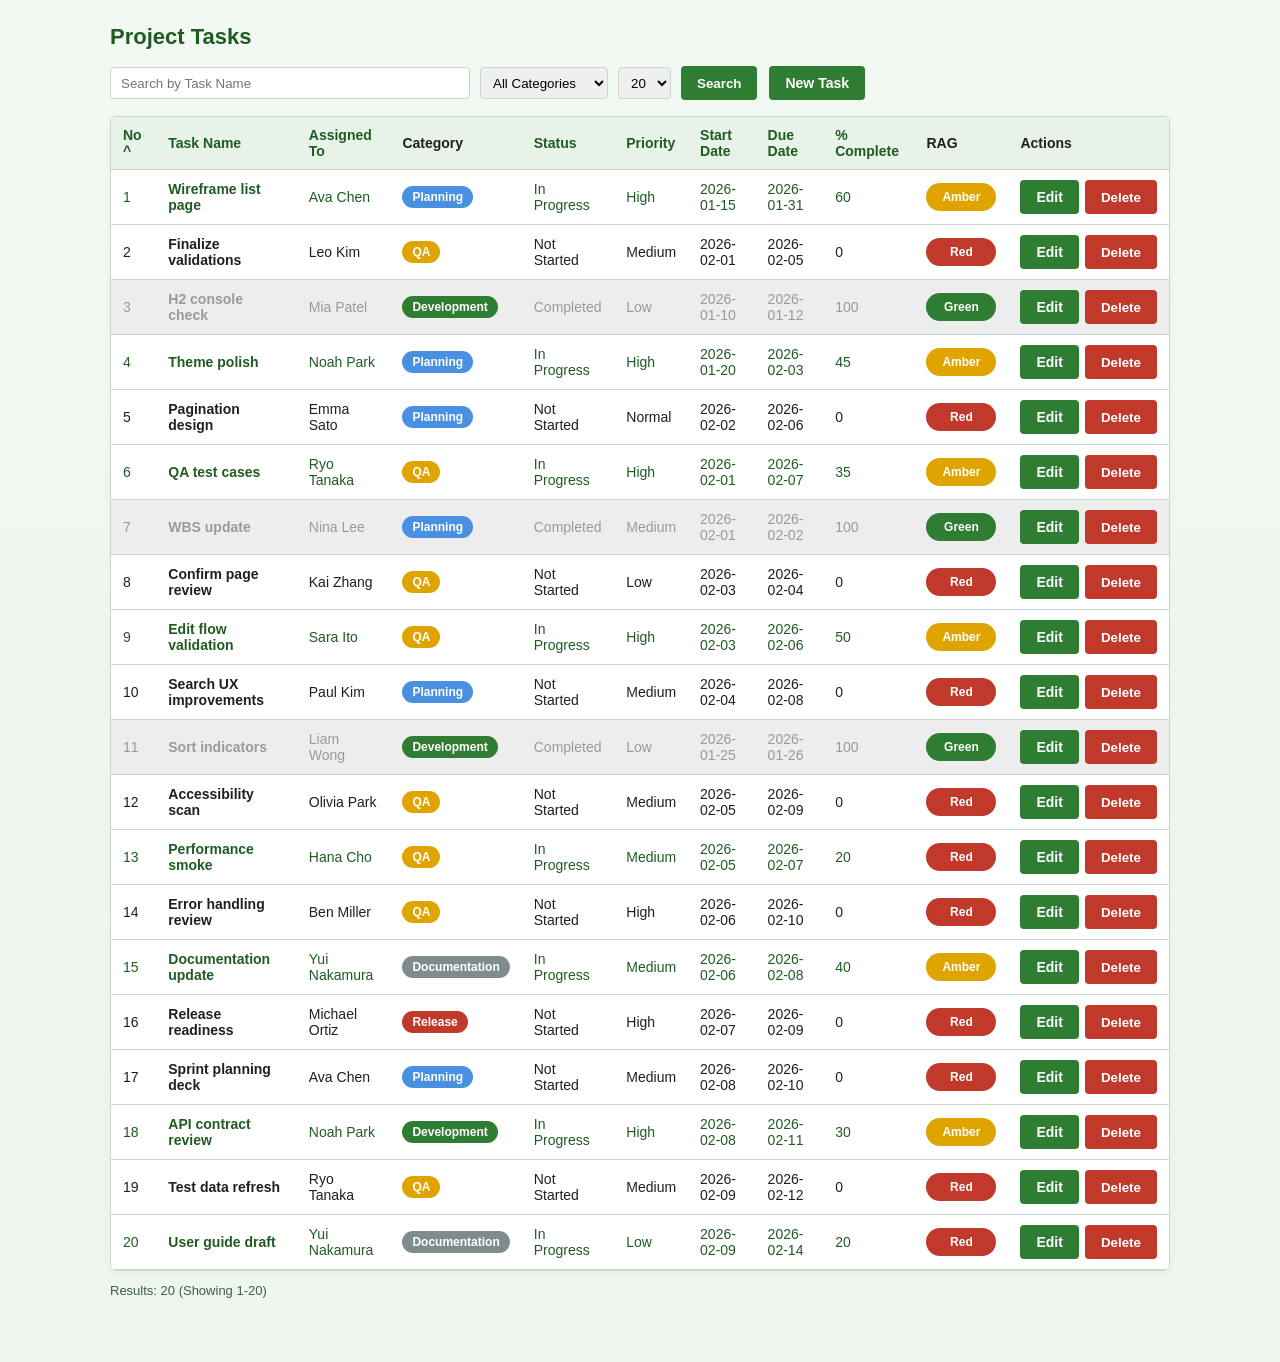
==== index.html @ ebd59ca8 "Initial bulk commit" ====
<!DOCTYPE html>
<html lang="en">
  <head>
    <meta charset="UTF-8" />
    <meta name="viewport" content="width=device-width, initial-scale=1.0" />
    <title>Project Tasks</title>
    <link rel="stylesheet" href="assets/styles.css" />
  </head>
  <body class="theme-green" data-page="index">
    <div class="page">
      <div class="title">Project Tasks</div>

      <div class="toolbar">
        <form id="searchForm" class="toolbar-form">
          <input
            class="input-text"
            type="text"
            name="q"
            placeholder="Search by Task Name"
          />
          <select class="page-select" name="categoryId" id="categorySelect"></select>
          <input type="hidden" name="sort" />
          <input type="hidden" name="dir" />
          <input type="hidden" name="page" value="0" />
          <select class="page-select" name="size">
            <option value="10">10</option>
            <option value="20">20</option>
            <option value="50">50</option>
          </select>
          <button class="btn btn-primary" type="submit">Search</button>
          <a class="page-link" id="clearLink" href="index.html">Clear</a>
        </form>
        <a class="btn btn-primary" href="create.html">New Task</a>
      </div>

      <div class="table-wrap">
        <table>
          <thead>
            <tr>
              <th><a href="#" data-sort="no">No <span data-sort-indicator="no"></span></a></th>
              <th><a href="#" data-sort="taskName">Task Name <span data-sort-indicator="taskName"></span></a></th>
              <th><a href="#" data-sort="assignedTo">Assigned To <span data-sort-indicator="assignedTo"></span></a></th>
              <th>Category</th>
              <th><a href="#" data-sort="status">Status <span data-sort-indicator="status"></span></a></th>
              <th><a href="#" data-sort="priority">Priority <span data-sort-indicator="priority"></span></a></th>
              <th><a href="#" data-sort="startDate">Start Date <span data-sort-indicator="startDate"></span></a></th>
              <th><a href="#" data-sort="dueDate">Due Date <span data-sort-indicator="dueDate"></span></a></th>
              <th><a href="#" data-sort="percentComplete">% Complete <span data-sort-indicator="percentComplete"></span></a></th>
              <th>RAG</th>
              <th>Actions</th>
            </tr>
          </thead>
          <tbody id="todoTable"></tbody>
        </table>
      </div>

      <div class="summary" id="summary"></div>

      <div class="pagination" id="pagination"></div>
    </div>

    <noscript>
      <div class="noscript">This app needs JavaScript enabled.</div>
    </noscript>

    <script src="assets/app.js"></script>
  </body>
</html>
---- assets/styles.css ----
:root {
  --green: #2f7d32;
  --green-dark: #1f5b22;
  --green-light: #e7f3e8;
  --red: #b42318;
  --red-dark: #7a1a12;
  --red-light: #fdecea;
  --border: #cbd7cb;
  --text: #1f1f1f;
  --danger: #c0392b;
  --danger-dark: #8e2a20;
}
* {
  box-sizing: border-box;
}
body {
  margin: 0;
  font-family: "Segoe UI", "Meiryo UI", "Meiryo", sans-serif;
  font-size: 14px;
  color: var(--text);
}
body.theme-green {
  background: linear-gradient(180deg, #f2f8f2 0%, #eef4ee 100%);
}
body.theme-red {
  background: linear-gradient(180deg, #fff5f4 0%, #fbeeee 100%);
}
.page {
  max-width: 1100px;
  margin: 24px auto 48px;
  padding: 0 20px;
}
.title {
  margin: 8px 0 16px;
  font-size: 22px;
  font-weight: 600;
}
body.theme-green .title {
  color: var(--green-dark);
}
body.theme-red .title {
  color: var(--red-dark);
}
.subtitle {
  margin-bottom: 16px;
  color: #3f5f40;
}
.card {
  background: #fff;
  border: 1px solid var(--border);
  border-radius: 6px;
  padding: 18px 20px;
  box-shadow: 0 2px 8px rgba(0, 0, 0, 0.04);
}
.toolbar {
  display: flex;
  align-items: center;
  gap: 12px;
  margin-bottom: 16px;
}
.toolbar-form {
  display: flex;
  align-items: center;
  gap: 10px;
}
.input-text {
  height: 32px;
  padding: 4px 10px;
  border: 1px solid var(--border);
  border-radius: 4px;
  width: 360px;
}
.input-date,
.input-mid,
.input-small,
.textarea {
  border: 1px solid var(--border);
  border-radius: 4px;
  padding: 6px 10px;
  font-size: 14px;
}
.input-date { width: 180px; }
.input-mid { width: 200px; }
.input-small { width: 90px; }
.textarea {
  width: 520px;
  height: 90px;
  resize: vertical;
}
.page-select {
  height: 32px;
  padding: 4px 8px;
  border: 1px solid var(--border);
  border-radius: 4px;
}
.btn {
  height: 34px;
  padding: 0 16px;
  border: none;
  border-radius: 4px;
  cursor: pointer;
  font-weight: 600;
  text-decoration: none;
  display: inline-flex;
  align-items: center;
  justify-content: center;
}
.btn-primary {
  background: var(--green);
  color: #fff;
}
.btn-primary:hover {
  background: var(--green-dark);
}
.theme-red .btn-primary {
  background: var(--red);
}
.theme-red .btn-primary:hover {
  background: var(--red-dark);
}
.btn-secondary {
  background: #dfe9df;
  color: var(--green-dark);
}
.btn-secondary:hover {
  background: #cfe0cf;
}
.theme-red .btn-secondary {
  background: #f4d3d0;
  color: var(--red-dark);
}
.theme-red .btn-secondary:hover {
  background: #f0c5c1;
}
.btn-danger {
  background: var(--danger);
  color: #fff;
}
.btn-danger:hover {
  background: var(--danger-dark);
}
.table-wrap {
  background: #fff;
  border: 1px solid var(--border);
  border-radius: 6px;
  overflow: hidden;
  box-shadow: 0 2px 8px rgba(0, 0, 0, 0.04);
}
table {
  width: 100%;
  border-collapse: collapse;
}
thead {
  background: var(--green-light);
}
th, td {
  padding: 10px 12px;
  border-bottom: 1px solid var(--border);
  text-align: left;
  vertical-align: middle;
}
thead th {
  font-weight: 700;
}
th a {
  color: var(--green-dark);
  text-decoration: none;
  font-weight: 600;
}
th a:hover {
  text-decoration: underline;
}
.actions {
  display: flex;
  gap: 6px;
}
.task-link {
  color: inherit;
  text-decoration: none;
  font-weight: 600;
}
.task-link:hover {
  text-decoration: underline;
}
.summary {
  margin: 12px 0 0;
  color: #3f5f40;
  font-size: 13px;
}
.pagination {
  display: flex;
  gap: 8px;
  align-items: center;
  margin: 16px 0 0;
  flex-wrap: wrap;
}
.page-link {
  min-width: 36px;
  height: 32px;
  padding: 0 10px;
  border: 1px solid var(--border);
  border-radius: 6px;
  background: #fff;
  color: var(--green-dark);
  font-weight: 600;
  display: inline-flex;
  align-items: center;
  justify-content: center;
  text-decoration: none;
}
.page-link.active {
  background: var(--green);
  border-color: var(--green);
  color: #fff;
}
.page-link.disabled {
  color: #9aa7a0;
  pointer-events: none;
  background: #f4f6f4;
}
.form-row {
  display: grid;
  grid-template-columns: 160px 1fr;
  gap: 10px;
  margin-bottom: 12px;
  align-items: center;
}
label {
  font-weight: 600;
}
.readonly-box {
  border: 1px solid var(--border);
  border-radius: 4px;
  padding: 6px 10px;
  background: #f7faf7;
}
.theme-red .readonly-box {
  background: var(--red-light);
  border-color: #f0c5c1;
}
.w-wide { width: 360px; }
.w-date { width: 180px; }
.w-mid { width: 200px; }
.w-small { width: 90px; }
.w-textarea { width: 520px; min-height: 90px; }
.button-row {
  display: flex;
  gap: 10px;
  margin-top: 18px;
}
.rag {
  display: inline-flex;
  align-items: center;
  justify-content: center;
  min-width: 70px;
  height: 28px;
  border-radius: 999px;
  font-weight: 700;
  font-size: 12px;
  color: #fff;
}
.rag-red { background: #c0392b; }
.rag-amber { background: #e0a400; }
.rag-green { background: #2f7d32; }
.rag-box {
  border: none;
  background: transparent;
  padding: 0;
}
.badge {
  display: inline-flex;
  align-items: center;
  justify-content: center;
  padding: 4px 10px;
  border-radius: 999px;
  font-weight: 700;
  font-size: 12px;
  color: #fff;
  white-space: nowrap;
}
.error {
  color: var(--red);
  font-size: 12px;
  margin-top: 4px;
}
.noscript {
  max-width: 980px;
  margin: 12px auto;
  background: #fff2f2;
  padding: 10px 16px;
  border: 1px solid #f0c5c1;
  border-radius: 6px;
}
.status-not-started { color: var(--text); }
.status-in-progress { color: #1f5b22; }
.status-on-hold { color: #1f4f8f; }
.status-cancelled { color: #6d6d6d; background: #e2e2e2; }
.status-completed { color: #9a9a9a; background: #ededed; }
@media (max-width: 960px) {
  .toolbar {
    flex-direction: column;
    align-items: stretch;
  }
  .toolbar-form {
    flex-wrap: wrap;
  }
  .input-text {
    width: 100%;
  }
}
@media (max-width: 760px) {
  .form-row {
    grid-template-columns: 1fr;
  }
  .readonly-box,
  .w-wide,
  .w-date,
  .w-mid,
  .w-small,
  .w-textarea,
  .input-text,
  .input-date,
  .input-mid,
  .input-small,
  .textarea {
    width: 100%;
  }
}
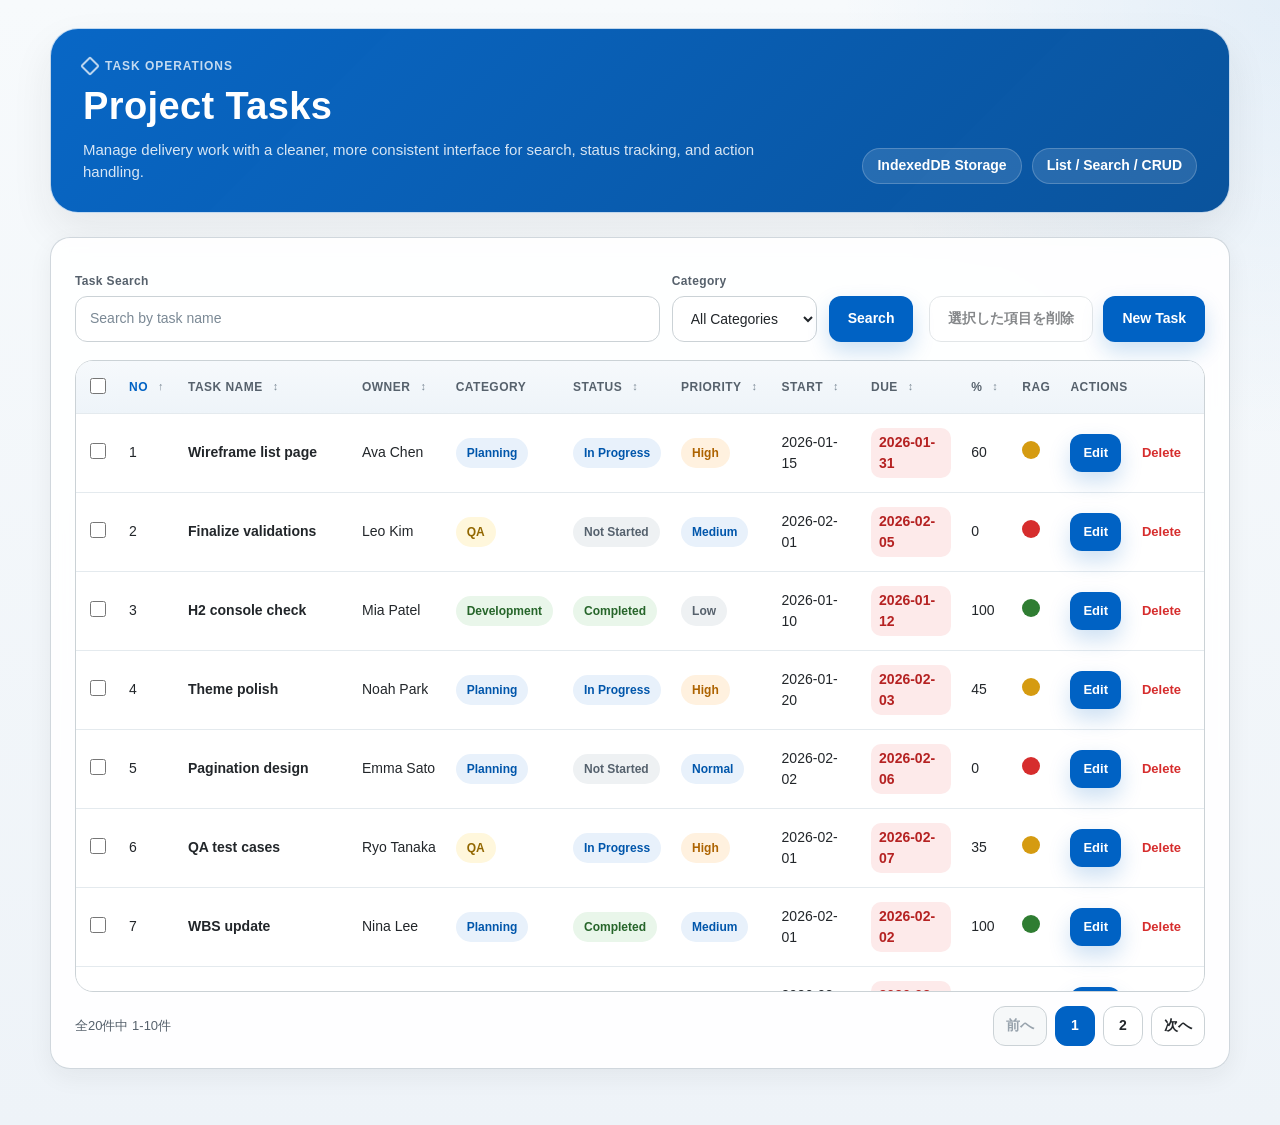
==== commit 2e020e03: "UX improvement" ====
--- a/index.html
+++ b/index.html
@@ -6,57 +6,84 @@
     <title>Project Tasks</title>
     <link rel="stylesheet" href="assets/styles.css" />
   </head>
-  <body class="theme-green" data-page="index">
-    <div class="page">
-      <div class="title">Project Tasks</div>
+  <body data-page="index">
+    <div class="app-shell">
+      <div class="page">
+        <header class="page-header">
+          <div class="page-header-copy">
+            <div class="eyebrow">Task Operations</div>
+            <h1 class="title">Project Tasks</h1>
+            <p class="subtitle">
+              Manage delivery work with a cleaner, more consistent interface for search,
+              status tracking, and action handling.
+            </p>
+          </div>
+          <div class="header-meta">
+            <div class="meta-chip">IndexedDB Storage</div>
+            <div class="meta-chip">List / Search / CRUD</div>
+          </div>
+        </header>
 
-      <div class="toolbar">
-        <form id="searchForm" class="toolbar-form">
-          <input
-            class="input-text"
-            type="text"
-            name="q"
-            placeholder="Search by Task Name"
-          />
-          <select class="page-select" name="categoryId" id="categorySelect"></select>
-          <input type="hidden" name="sort" />
-          <input type="hidden" name="dir" />
-          <input type="hidden" name="page" value="0" />
-          <select class="page-select" name="size">
-            <option value="10">10</option>
-            <option value="20">20</option>
-            <option value="50">50</option>
-          </select>
-          <button class="btn btn-primary" type="submit">Search</button>
-          <a class="page-link" id="clearLink" href="index.html">Clear</a>
-        </form>
-        <a class="btn btn-primary" href="create.html">New Task</a>
+        <section class="surface panel">
+          <div class="toolbar">
+            <form id="searchForm" class="toolbar-form">
+              <div class="field-group grow">
+                <label class="field-label" for="searchQuery">Task Search</label>
+                <input
+                  id="searchQuery"
+                  class="input-text"
+                  type="text"
+                  name="q"
+                  placeholder="Search by task name"
+                />
+              </div>
+              <div class="field-group">
+                <label class="field-label" for="categorySelect">Category</label>
+                <select class="page-select" name="categoryId" id="categorySelect"></select>
+              </div>
+              <input type="hidden" name="sort" />
+              <input type="hidden" name="dir" />
+              <input type="hidden" name="page" value="0" />
+              <input type="hidden" name="size" value="10" />
+              <button class="btn btn-primary" type="submit">Search</button>
+              <a class="btn btn-secondary" id="clearLink" href="index.html">Reset</a>
+            </form>
+            <div class="toolbar-actions">
+              <button class="btn btn-secondary" id="bulkDeleteButton" type="button" disabled>選択した項目を削除</button>
+              <a class="btn btn-primary" href="create.html">New Task</a>
+            </div>
+          </div>
+
+          <div class="table-wrap">
+            <div class="table-scroll">
+              <table>
+                <thead>
+                  <tr>
+                    <th class="checkbox-col"><input id="selectAllRows" type="checkbox" aria-label="Select all rows" /></th>
+                    <th><a href="#" data-sort="no">No <span data-sort-indicator="no"></span></a></th>
+                    <th><a href="#" data-sort="taskName">Task Name <span data-sort-indicator="taskName"></span></a></th>
+                    <th><a href="#" data-sort="assignedTo">Owner <span data-sort-indicator="assignedTo"></span></a></th>
+                    <th>Category</th>
+                    <th><a href="#" data-sort="status">Status <span data-sort-indicator="status"></span></a></th>
+                    <th><a href="#" data-sort="priority">Priority <span data-sort-indicator="priority"></span></a></th>
+                    <th><a href="#" data-sort="startDate">Start <span data-sort-indicator="startDate"></span></a></th>
+                    <th><a href="#" data-sort="dueDate">Due <span data-sort-indicator="dueDate"></span></a></th>
+                    <th><a href="#" data-sort="percentComplete">% <span data-sort-indicator="percentComplete"></span></a></th>
+                    <th>RAG</th>
+                    <th>Actions</th>
+                  </tr>
+                </thead>
+                <tbody id="todoTable"></tbody>
+              </table>
+            </div>
+          </div>
+
+          <div class="summary-row">
+            <div class="summary" id="summary"></div>
+            <div class="pagination" id="pagination"></div>
+          </div>
+        </section>
       </div>
-
-      <div class="table-wrap">
-        <table>
-          <thead>
-            <tr>
-              <th><a href="#" data-sort="no">No <span data-sort-indicator="no"></span></a></th>
-              <th><a href="#" data-sort="taskName">Task Name <span data-sort-indicator="taskName"></span></a></th>
-              <th><a href="#" data-sort="assignedTo">Assigned To <span data-sort-indicator="assignedTo"></span></a></th>
-              <th>Category</th>
-              <th><a href="#" data-sort="status">Status <span data-sort-indicator="status"></span></a></th>
-              <th><a href="#" data-sort="priority">Priority <span data-sort-indicator="priority"></span></a></th>
-              <th><a href="#" data-sort="startDate">Start Date <span data-sort-indicator="startDate"></span></a></th>
-              <th><a href="#" data-sort="dueDate">Due Date <span data-sort-indicator="dueDate"></span></a></th>
-              <th><a href="#" data-sort="percentComplete">% Complete <span data-sort-indicator="percentComplete"></span></a></th>
-              <th>RAG</th>
-              <th>Actions</th>
-            </tr>
-          </thead>
-          <tbody id="todoTable"></tbody>
-        </table>
-      </div>
-
-      <div class="summary" id="summary"></div>
-
-      <div class="pagination" id="pagination"></div>
     </div>
 
     <noscript>
--- a/assets/styles.css
+++ b/assets/styles.css
@@ -1,328 +1,899 @@
 :root {
-  --green: #2f7d32;
-  --green-dark: #1f5b22;
-  --green-light: #e7f3e8;
-  --red: #b42318;
-  --red-dark: #7a1a12;
-  --red-light: #fdecea;
-  --border: #cbd7cb;
-  --text: #1f1f1f;
-  --danger: #c0392b;
-  --danger-dark: #8e2a20;
-}
+  --color-primary: #0062c4;
+  --color-primary-dark: #004c98;
+  --color-danger: #d62d2d;
+  --color-danger-dark: #b52222;
+  --color-text: #22262a;
+  --color-text-muted: #56616c;
+  --color-text-soft: #7b8995;
+  --color-border: #cbd2d6;
+  --color-border-strong: #b2bcc3;
+  --color-surface: #ffffff;
+  --color-surface-muted: #f6f8f9;
+  --color-surface-alt: #eef3f8;
+  --color-surface-accent: #e8f1fb;
+  --color-success: #2f7d32;
+  --color-warning: #d59b11;
+  --shadow-soft: 0 18px 40px rgba(34, 38, 42, 0.08);
+  --shadow-card: 0 8px 24px rgba(34, 38, 42, 0.06);
+  --radius-card: 20px;
+  --radius-control: 12px;
+  --radius-pill: 999px;
+}
+
 * {
   box-sizing: border-box;
 }
+
+html {
+  background:
+    radial-gradient(circle at top right, rgba(0, 98, 196, 0.08), transparent 26%),
+    linear-gradient(180deg, #f7fafc 0%, #eef3f8 100%);
+}
+
 body {
   margin: 0;
-  font-family: "Segoe UI", "Meiryo UI", "Meiryo", sans-serif;
+  font-family: "Yu Gothic UI", "Segoe UI", "Meiryo", sans-serif;
   font-size: 14px;
-  color: var(--text);
-}
-body.theme-green {
-  background: linear-gradient(180deg, #f2f8f2 0%, #eef4ee 100%);
-}
-body.theme-red {
-  background: linear-gradient(180deg, #fff5f4 0%, #fbeeee 100%);
-}
+  line-height: 1.5;
+  color: var(--color-text);
+  background: transparent;
+}
+
+a {
+  color: inherit;
+}
+
+.app-shell {
+  min-height: 100vh;
+  padding: 28px 20px 56px;
+}
+
 .page {
-  max-width: 1100px;
-  margin: 24px auto 48px;
-  padding: 0 20px;
-}
+  max-width: 1180px;
+  margin: 0 auto;
+}
+
+.page-header {
+  display: flex;
+  justify-content: space-between;
+  align-items: flex-end;
+  gap: 20px;
+  margin-bottom: 24px;
+  padding: 28px 32px;
+  border: 1px solid rgba(255, 255, 255, 0.75);
+  border-radius: 28px;
+  background: linear-gradient(135deg, rgba(0, 98, 196, 0.97) 0%, rgba(0, 76, 152, 0.96) 100%);
+  color: #fff;
+  box-shadow: var(--shadow-soft);
+}
+
+.page-header.compact {
+  margin-bottom: 18px;
+}
+
+.page-header-copy {
+  max-width: 760px;
+}
+
+.eyebrow {
+  display: inline-flex;
+  align-items: center;
+  gap: 8px;
+  margin-bottom: 10px;
+  font-size: 12px;
+  font-weight: 700;
+  letter-spacing: 0.08em;
+  text-transform: uppercase;
+  color: rgba(255, 255, 255, 0.76);
+}
+
+.eyebrow::before {
+  content: "";
+  width: 10px;
+  height: 10px;
+  border: 2px solid rgba(255, 255, 255, 0.72);
+  border-radius: 2px;
+  transform: rotate(45deg);
+}
+
 .title {
-  margin: 8px 0 16px;
-  font-size: 22px;
+  margin: 0;
+  font-size: clamp(28px, 4vw, 38px);
+  line-height: 1.15;
+  font-weight: 700;
+  letter-spacing: 0.01em;
+  color: inherit;
+}
+
+.subtitle {
+  margin: 10px 0 0;
+  max-width: 720px;
+  color: rgba(255, 255, 255, 0.84);
+  font-size: 15px;
+}
+
+.header-meta {
+  display: flex;
+  flex-wrap: wrap;
+  gap: 10px;
+  justify-content: flex-end;
+}
+
+.meta-chip {
+  display: inline-flex;
+  align-items: center;
+  min-height: 36px;
+  padding: 0 14px;
+  border: 1px solid rgba(255, 255, 255, 0.2);
+  border-radius: var(--radius-pill);
+  background: rgba(255, 255, 255, 0.12);
+  color: #fff;
   font-weight: 600;
-}
-body.theme-green .title {
-  color: var(--green-dark);
-}
-body.theme-red .title {
-  color: var(--red-dark);
-}
-.subtitle {
-  margin-bottom: 16px;
-  color: #3f5f40;
-}
-.card {
-  background: #fff;
-  border: 1px solid var(--border);
-  border-radius: 6px;
-  padding: 18px 20px;
-  box-shadow: 0 2px 8px rgba(0, 0, 0, 0.04);
-}
+  white-space: nowrap;
+}
+
+.surface {
+  border: 1px solid rgba(189, 199, 207, 0.7);
+  border-radius: var(--radius-card);
+  background: rgba(255, 255, 255, 0.9);
+  box-shadow: var(--shadow-card);
+  backdrop-filter: blur(8px);
+}
+
+.panel {
+  padding: 22px 24px;
+}
+
 .toolbar {
   display: flex;
-  align-items: center;
+  justify-content: space-between;
+  align-items: flex-end;
+  gap: 16px;
+  margin-bottom: 18px;
+}
+
+.toolbar-form {
+  display: flex;
+  align-items: flex-end;
   gap: 12px;
-  margin-bottom: 16px;
-}
-.toolbar-form {
-  display: flex;
-  align-items: center;
+  flex-wrap: wrap;
+  flex: 1 1 auto;
+}
+
+.toolbar-actions {
+  display: flex;
   gap: 10px;
-}
-.input-text {
-  height: 32px;
-  padding: 4px 10px;
-  border: 1px solid var(--border);
-  border-radius: 4px;
-  width: 360px;
-}
+  align-items: center;
+  flex-wrap: wrap;
+}
+
+.field-group {
+  display: grid;
+  gap: 6px;
+}
+
+.field-group.grow {
+  flex: 1 1 280px;
+}
+
+.field-label {
+  font-size: 12px;
+  font-weight: 700;
+  letter-spacing: 0.03em;
+  color: var(--color-text-muted);
+}
+
+.input-text,
 .input-date,
 .input-mid,
 .input-small,
+.textarea,
+.page-select,
+.readonly-box {
+  width: 100%;
+  min-height: 46px;
+  padding: 11px 14px;
+  border: 1px solid var(--color-border);
+  border-radius: var(--radius-control);
+  background: var(--color-surface);
+  color: var(--color-text);
+  font: inherit;
+  transition: border-color 0.18s ease, box-shadow 0.18s ease, background-color 0.18s ease;
+}
+
+.input-text::placeholder,
+.textarea::placeholder {
+  color: var(--color-text-soft);
+}
+
+.input-text:focus,
+.input-date:focus,
+.input-mid:focus,
+.input-small:focus,
+.textarea:focus,
+.page-select:focus {
+  outline: none;
+  border-color: var(--color-primary);
+  box-shadow: 0 0 0 4px rgba(0, 98, 196, 0.14);
+}
+
+.input-invalid {
+  border-color: var(--color-danger);
+  background: #fff8f8;
+}
+
+.input-invalid:focus {
+  border-color: var(--color-danger);
+  box-shadow: 0 0 0 4px rgba(214, 45, 45, 0.14);
+}
+
+.input-text {
+  min-width: 260px;
+}
+
+.input-date {
+  min-width: 168px;
+}
+
+.input-mid {
+  min-width: 210px;
+}
+
+.input-small {
+  max-width: 110px;
+}
+
 .textarea {
-  border: 1px solid var(--border);
-  border-radius: 4px;
-  padding: 6px 10px;
-  font-size: 14px;
-}
-.input-date { width: 180px; }
-.input-mid { width: 200px; }
-.input-small { width: 90px; }
-.textarea {
-  width: 520px;
-  height: 90px;
+  min-height: 132px;
   resize: vertical;
 }
-.page-select {
-  height: 32px;
-  padding: 4px 8px;
-  border: 1px solid var(--border);
-  border-radius: 4px;
-}
+
+.readonly-box {
+  display: flex;
+  align-items: center;
+  min-height: 46px;
+  background: var(--color-surface-muted);
+}
+
+.readonly-box.multiline {
+  align-items: flex-start;
+  min-height: 132px;
+  white-space: pre-wrap;
+}
+
 .btn {
-  height: 34px;
-  padding: 0 16px;
-  border: none;
-  border-radius: 4px;
+  min-height: 46px;
+  padding: 0 18px;
+  border: 1px solid transparent;
+  border-radius: var(--radius-control);
   cursor: pointer;
-  font-weight: 600;
+  font: inherit;
+  font-weight: 700;
   text-decoration: none;
   display: inline-flex;
   align-items: center;
   justify-content: center;
-}
+  white-space: nowrap;
+  transition: transform 0.16s ease, box-shadow 0.16s ease, border-color 0.16s ease, background-color 0.16s ease;
+}
+
+.btn:hover {
+  transform: translateY(-1px);
+}
+
+.btn:focus-visible,
+.page-link:focus-visible,
+.task-link:focus-visible,
+th a:focus-visible {
+  outline: 3px solid rgba(0, 98, 196, 0.28);
+  outline-offset: 3px;
+}
+
 .btn-primary {
-  background: var(--green);
+  background: var(--color-primary);
   color: #fff;
-}
+  box-shadow: 0 10px 22px rgba(0, 98, 196, 0.2);
+}
+
 .btn-primary:hover {
-  background: var(--green-dark);
-}
-.theme-red .btn-primary {
-  background: var(--red);
-}
-.theme-red .btn-primary:hover {
-  background: var(--red-dark);
-}
+  background: var(--color-primary-dark);
+}
+
 .btn-secondary {
-  background: #dfe9df;
-  color: var(--green-dark);
-}
+  border-color: var(--color-border);
+  background: var(--color-surface);
+  color: var(--color-text);
+}
+
 .btn-secondary:hover {
-  background: #cfe0cf;
-}
-.theme-red .btn-secondary {
-  background: #f4d3d0;
-  color: var(--red-dark);
-}
-.theme-red .btn-secondary:hover {
-  background: #f0c5c1;
-}
+  background: var(--color-surface-muted);
+}
+
+.btn:disabled {
+  cursor: not-allowed;
+  opacity: 0.55;
+  transform: none;
+  box-shadow: none;
+}
+
 .btn-danger {
-  background: var(--danger);
+  background: var(--color-danger);
   color: #fff;
-}
+  box-shadow: 0 10px 22px rgba(214, 45, 45, 0.18);
+}
+
 .btn-danger:hover {
-  background: var(--danger-dark);
-}
+  background: var(--color-danger-dark);
+}
+
+.btn-danger-subtle {
+  border-color: transparent;
+  background: transparent;
+  color: var(--color-danger);
+  box-shadow: none;
+}
+
+.btn-danger-subtle:hover {
+  background: rgba(214, 45, 45, 0.08);
+  color: var(--color-danger-dark);
+}
+
 .table-wrap {
-  background: #fff;
-  border: 1px solid var(--border);
-  border-radius: 6px;
+  border: 1px solid var(--color-border);
+  border-radius: 18px;
+  background: var(--color-surface);
   overflow: hidden;
-  box-shadow: 0 2px 8px rgba(0, 0, 0, 0.04);
-}
+}
+
+.table-scroll {
+  overflow: auto;
+  max-height: 70vh;
+}
+
 table {
   width: 100%;
   border-collapse: collapse;
 }
+
 thead {
-  background: var(--green-light);
-}
-th, td {
-  padding: 10px 12px;
-  border-bottom: 1px solid var(--border);
+  background: linear-gradient(180deg, #f6f9fc 0%, #eef4f9 100%);
+}
+
+th,
+td {
+  padding: 14px 10px;
+  border-bottom: 1px solid #e4eaee;
   text-align: left;
   vertical-align: middle;
 }
+
+tbody tr {
+  background: rgba(255, 255, 255, 0.7);
+}
+
+tbody tr:hover {
+  background: rgba(0, 98, 196, 0.035);
+}
+
+tbody tr:last-child td {
+  border-bottom: none;
+}
+
 thead th {
-  font-weight: 700;
-}
+  position: sticky;
+  top: 0;
+  z-index: 1;
+  font-size: 12px;
+  font-weight: 800;
+  letter-spacing: 0.04em;
+  text-transform: uppercase;
+  color: var(--color-text-muted);
+  background: linear-gradient(180deg, #f6f9fc 0%, #eef4f9 100%);
+}
+
 th a {
-  color: var(--green-dark);
-  text-decoration: none;
-  font-weight: 600;
-}
-th a:hover {
-  text-decoration: underline;
-}
-.actions {
-  display: flex;
-  gap: 6px;
-}
-.task-link {
   color: inherit;
   text-decoration: none;
-  font-weight: 600;
-}
+  display: inline-flex;
+  align-items: center;
+  gap: 6px;
+}
+
+th a:hover {
+  color: var(--color-primary);
+}
+
+th a.sort-active {
+  color: var(--color-primary);
+}
+
+.checkbox-col {
+  width: 40px;
+  text-align: center;
+}
+
+.row-checkbox,
+#selectAllRows {
+  width: 16px;
+  height: 16px;
+  accent-color: var(--color-primary);
+}
+
+[data-sort-indicator] {
+  display: inline-flex;
+  align-items: center;
+  justify-content: center;
+  min-width: 14px;
+  color: var(--color-text-soft);
+  font-size: 11px;
+}
+
+.task-link {
+  color: var(--color-text);
+  text-decoration: none;
+  font-weight: 700;
+  display: -webkit-box;
+  max-width: 220px;
+  overflow: hidden;
+  text-overflow: ellipsis;
+  -webkit-line-clamp: 2;
+  -webkit-box-orient: vertical;
+  line-height: 1.4;
+}
+
 .task-link:hover {
-  text-decoration: underline;
-}
+  color: var(--color-primary);
+}
+
+.cell-text {
+  display: inline-block;
+  max-width: 150px;
+  overflow: hidden;
+  text-overflow: ellipsis;
+  white-space: nowrap;
+  vertical-align: bottom;
+}
+
+.date-alert {
+  display: inline-flex;
+  align-items: center;
+  min-height: 30px;
+  padding: 4px 8px;
+  border-radius: 10px;
+}
+
+.date-alert-overdue {
+  background: #fdeaea;
+  color: #b52222;
+  font-weight: 700;
+}
+
+.date-alert-soon {
+  background: #fff7dc;
+  color: #926700;
+  font-weight: 700;
+}
+
+.actions {
+  display: flex;
+  flex-wrap: nowrap;
+  gap: 8px;
+  justify-content: flex-end;
+  align-items: center;
+  min-width: max-content;
+}
+
+.actions .btn {
+  min-height: 38px;
+  padding: 0 12px;
+  font-size: 13px;
+}
+
+.badge,
+.rag,
+.status-pill,
+.priority-pill {
+  display: inline-flex;
+  align-items: center;
+  justify-content: center;
+  min-height: 30px;
+  padding: 4px 10px;
+  border-radius: var(--radius-pill);
+  font-size: 12px;
+  font-weight: 700;
+  white-space: nowrap;
+}
+
+.badge {
+  border: 1px solid transparent;
+}
+
+.badge-tone-1 {
+  background: #e8f1fb;
+  color: #0056ab;
+}
+
+.badge-tone-2 {
+  background: #e9f6ea;
+  color: #26652a;
+}
+
+.badge-tone-3 {
+  background: #fff7dc;
+  color: #926700;
+}
+
+.badge-tone-4 {
+  background: #eef1f3;
+  color: #56616c;
+}
+
+.badge-tone-5 {
+  background: #fdeaea;
+  color: #b52222;
+}
+
+.status-pill {
+  border: 1px solid transparent;
+}
+
+.status-not-started {
+  background: #eef1f3;
+  color: #55616d;
+}
+
+.status-in-progress {
+  background: #e8f1fb;
+  color: #0056ab;
+}
+
+.status-on-hold {
+  background: #fff7dc;
+  color: #926700;
+}
+
+.status-cancelled,
+.status-merged {
+  background: #f4f1f1;
+  color: #767d85;
+}
+
+.status-completed {
+  background: #e9f6ea;
+  color: #26652a;
+}
+
+.priority-pill {
+  border: 1px solid transparent;
+}
+
+.priority-critical {
+  background: #fdeaea;
+  color: #b52222;
+}
+
+.priority-high {
+  background: #fff1df;
+  color: #ad6300;
+}
+
+.priority-medium,
+.priority-normal {
+  background: #e8f1fb;
+  color: #0056ab;
+}
+
+.priority-low {
+  background: #eef1f3;
+  color: #56616c;
+}
+
+.rag {
+  min-width: 74px;
+  width: 18px;
+  min-width: 18px;
+  height: 18px;
+  min-height: 18px;
+  padding: 0;
+  border-radius: 50%;
+  color: #fff;
+  font-size: 0;
+}
+
+.rag-red {
+  background: var(--color-danger);
+}
+
+.rag-amber {
+  background: var(--color-warning);
+}
+
+.rag-green {
+  background: var(--color-success);
+}
+
+.summary-row {
+  display: flex;
+  justify-content: space-between;
+  align-items: center;
+  gap: 12px;
+  margin-top: 14px;
+  flex-wrap: wrap;
+}
+
 .summary {
-  margin: 12px 0 0;
-  color: #3f5f40;
+  color: var(--color-text-muted);
   font-size: 13px;
 }
+
 .pagination {
   display: flex;
   gap: 8px;
   align-items: center;
-  margin: 16px 0 0;
   flex-wrap: wrap;
 }
+
 .page-link {
-  min-width: 36px;
-  height: 32px;
-  padding: 0 10px;
-  border: 1px solid var(--border);
-  border-radius: 6px;
-  background: #fff;
-  color: var(--green-dark);
-  font-weight: 600;
+  min-width: 40px;
+  min-height: 40px;
+  padding: 0 12px;
+  border: 1px solid var(--color-border);
+  border-radius: 12px;
+  background: var(--color-surface);
+  color: var(--color-text);
+  font-weight: 700;
   display: inline-flex;
   align-items: center;
   justify-content: center;
   text-decoration: none;
 }
+
+.page-link:hover {
+  border-color: var(--color-primary);
+  color: var(--color-primary);
+}
+
 .page-link.active {
-  background: var(--green);
-  border-color: var(--green);
+  background: var(--color-primary);
+  border-color: var(--color-primary);
   color: #fff;
 }
+
 .page-link.disabled {
-  color: #9aa7a0;
+  color: #98a3ad;
   pointer-events: none;
-  background: #f4f6f4;
-}
+  background: var(--color-surface-muted);
+}
+
+.card {
+  padding: 24px;
+}
+
+.form-grid,
+.detail-grid {
+  display: grid;
+  gap: 14px;
+}
+
+.sectioned-grid {
+  display: grid;
+  gap: 18px;
+}
+
+.detail-section {
+  display: grid;
+  gap: 14px;
+  padding: 18px;
+  border: 1px solid #e4eaee;
+  border-radius: 18px;
+  background: linear-gradient(180deg, #fcfdfe 0%, #f7fafc 100%);
+}
+
+.section-heading {
+  display: grid;
+  gap: 4px;
+}
+
+.section-title {
+  margin: 0;
+  font-size: 13px;
+  font-weight: 800;
+  letter-spacing: 0.08em;
+  text-transform: uppercase;
+  color: var(--color-primary);
+}
+
+.section-copy {
+  margin: 0;
+  font-size: 13px;
+  color: var(--color-text-muted);
+}
+
 .form-row {
   display: grid;
-  grid-template-columns: 160px 1fr;
-  gap: 10px;
-  margin-bottom: 12px;
-  align-items: center;
-}
-label {
-  font-weight: 600;
-}
-.readonly-box {
-  border: 1px solid var(--border);
-  border-radius: 4px;
-  padding: 6px 10px;
-  background: #f7faf7;
-}
-.theme-red .readonly-box {
-  background: var(--red-light);
-  border-color: #f0c5c1;
-}
-.w-wide { width: 360px; }
-.w-date { width: 180px; }
-.w-mid { width: 200px; }
-.w-small { width: 90px; }
-.w-textarea { width: 520px; min-height: 90px; }
-.button-row {
-  display: flex;
-  gap: 10px;
-  margin-top: 18px;
-}
-.rag {
-  display: inline-flex;
-  align-items: center;
-  justify-content: center;
-  min-width: 70px;
-  height: 28px;
-  border-radius: 999px;
-  font-weight: 700;
+  grid-template-columns: 180px minmax(0, 1fr);
+  gap: 14px;
+  align-items: start;
+}
+
+label,
+.static-label {
+  padding-top: 12px;
+  font-weight: 700;
+  color: var(--color-text);
+}
+
+.field-hint {
+  margin-top: 4px;
   font-size: 12px;
-  color: #fff;
-}
-.rag-red { background: #c0392b; }
-.rag-amber { background: #e0a400; }
-.rag-green { background: #2f7d32; }
-.rag-box {
+  color: var(--color-text-soft);
+}
+
+.readonly-box.rag-box {
+  padding: 8px;
   border: none;
   background: transparent;
-  padding: 0;
-}
-.badge {
-  display: inline-flex;
-  align-items: center;
+}
+
+.button-row {
+  display: flex;
+  gap: 10px;
+  flex-wrap: wrap;
+  margin-top: 24px;
+  padding-top: 18px;
+  border-top: 1px solid #e4eaee;
+}
+
+.w-small {
+  max-width: 110px;
+}
+
+.w-mid {
+  max-width: 240px;
+}
+
+.w-date {
+  max-width: 190px;
+}
+
+.w-wide {
+  max-width: 520px;
+}
+
+.w-textarea {
+  max-width: 760px;
+}
+
+.error {
+  margin-top: 6px;
+  color: var(--color-danger);
+  font-size: 12px;
+  font-weight: 600;
+}
+
+.empty-state {
+  display: grid;
+  gap: 12px;
+  justify-items: center;
+  padding: 52px 24px;
+  text-align: center;
+  color: var(--color-text-muted);
+}
+
+.empty-state-title {
+  margin: 0;
+  font-size: 20px;
+  font-weight: 700;
+  color: var(--color-text);
+}
+
+.empty-state-copy {
+  margin: 0;
+  max-width: 420px;
+  font-size: 14px;
+  color: var(--color-text-muted);
+}
+
+.empty-state-actions {
+  display: flex;
+  gap: 10px;
+  flex-wrap: wrap;
   justify-content: center;
-  padding: 4px 10px;
-  border-radius: 999px;
-  font-weight: 700;
-  font-size: 12px;
-  color: #fff;
-  white-space: nowrap;
-}
-.error {
-  color: var(--red);
-  font-size: 12px;
-  margin-top: 4px;
-}
+}
+
+.success-banner {
+  display: grid;
+  gap: 8px;
+  padding: 20px 22px;
+  border: 1px solid #d5ead7;
+  border-radius: 18px;
+  background: linear-gradient(180deg, #f4fbf5 0%, #edf8ef 100%);
+}
+
+.success-title {
+  margin: 0;
+  font-size: 20px;
+  font-weight: 700;
+  color: #26652a;
+}
+
+.success-copy {
+  margin: 0;
+  color: var(--color-text-muted);
+}
+
 .noscript {
   max-width: 980px;
   margin: 12px auto;
   background: #fff2f2;
   padding: 10px 16px;
   border: 1px solid #f0c5c1;
-  border-radius: 6px;
-}
-.status-not-started { color: var(--text); }
-.status-in-progress { color: #1f5b22; }
-.status-on-hold { color: #1f4f8f; }
-.status-cancelled { color: #6d6d6d; background: #e2e2e2; }
-.status-completed { color: #9a9a9a; background: #ededed; }
+  border-radius: 12px;
+}
+
 @media (max-width: 960px) {
+  .page-header,
+  .toolbar,
+  .summary-row {
+    align-items: stretch;
+  }
+
+  .page-header,
   .toolbar {
     flex-direction: column;
-    align-items: stretch;
-  }
-  .toolbar-form {
-    flex-wrap: wrap;
-  }
-  .input-text {
-    width: 100%;
-  }
-}
-@media (max-width: 760px) {
+  }
+
+  .header-meta {
+    justify-content: flex-start;
+  }
+
   .form-row {
     grid-template-columns: 1fr;
-  }
-  .readonly-box,
+    gap: 8px;
+  }
+
+  label,
+  .static-label {
+    padding-top: 0;
+  }
+}
+
+@media (max-width: 760px) {
+  .app-shell {
+    padding: 18px 14px 40px;
+  }
+
+  .page-header {
+    padding: 22px 20px;
+    border-radius: 22px;
+  }
+
+  .panel,
+  .card {
+    padding: 18px;
+  }
+
+  .toolbar-form {
+    display: grid;
+    grid-template-columns: 1fr;
+    width: 100%;
+  }
+
+  .field-group,
+  .field-group.grow,
+  .btn,
+  .page-link,
+  .w-small,
+  .w-mid,
+  .w-date,
   .w-wide,
-  .w-date,
-  .w-mid,
-  .w-small,
-  .w-textarea,
-  .input-text,
-  .input-date,
-  .input-mid,
-  .input-small,
-  .textarea {
+  .w-textarea {
+    max-width: none;
     width: 100%;
   }
-}
+
+  .button-row .btn {
+    width: 100%;
+  }
+}
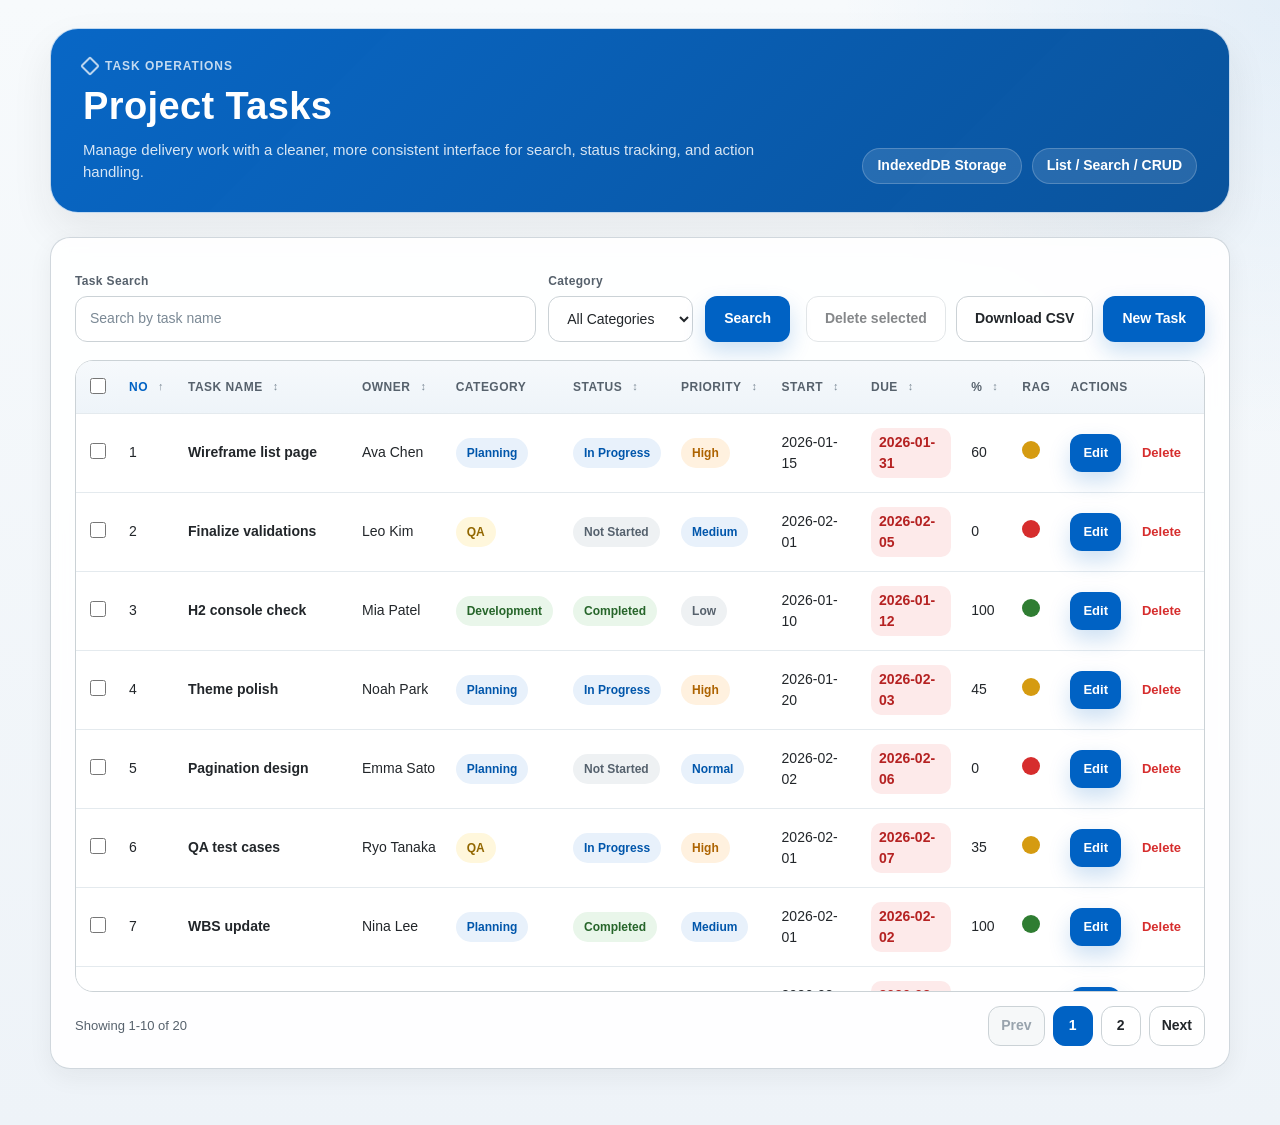
==== commit 48c5dc3c: "more improvement with copilot" ====
--- a/index.html
+++ b/index.html
@@ -1,95 +1,95 @@
 <!DOCTYPE html>
 <html lang="en">
-  <head>
-    <meta charset="UTF-8" />
-    <meta name="viewport" content="width=device-width, initial-scale=1.0" />
-    <title>Project Tasks</title>
-    <link rel="stylesheet" href="assets/styles.css" />
-  </head>
-  <body data-page="index">
-    <div class="app-shell">
-      <div class="page">
-        <header class="page-header">
-          <div class="page-header-copy">
-            <div class="eyebrow">Task Operations</div>
-            <h1 class="title">Project Tasks</h1>
-            <p class="subtitle">
-              Manage delivery work with a cleaner, more consistent interface for search,
-              status tracking, and action handling.
-            </p>
+
+<head>
+  <meta charset="UTF-8" />
+  <meta name="viewport" content="width=device-width, initial-scale=1.0" />
+  <title>Project Tasks</title>
+  <link rel="stylesheet" href="assets/styles.css" />
+</head>
+
+<body data-page="index">
+  <div class="app-shell">
+    <div class="page">
+      <header class="page-header">
+        <div class="page-header-copy">
+          <div class="eyebrow">Task Operations</div>
+          <h1 class="title">Project Tasks</h1>
+          <p class="subtitle">
+            Manage delivery work with a cleaner, more consistent interface for search,
+            status tracking, and action handling.
+          </p>
+        </div>
+        <div class="header-meta">
+          <div class="meta-chip">IndexedDB Storage</div>
+          <div class="meta-chip">List / Search / CRUD</div>
+        </div>
+      </header>
+
+      <section class="surface panel">
+        <div class="toolbar">
+          <form id="searchForm" class="toolbar-form">
+            <div class="field-group grow">
+              <label class="field-label" for="searchQuery">Task Search</label>
+              <input id="searchQuery" class="input-text" type="text" name="q" placeholder="Search by task name" />
+            </div>
+            <div class="field-group">
+              <label class="field-label" for="categorySelect">Category</label>
+              <select class="page-select" name="categoryId" id="categorySelect"></select>
+            </div>
+            <input type="hidden" name="sort" />
+            <input type="hidden" name="dir" />
+            <input type="hidden" name="page" value="0" />
+            <input type="hidden" name="size" value="10" />
+            <button class="btn btn-primary" type="submit">Search</button>
+            <a class="btn btn-secondary" id="clearLink" href="index.html">Reset</a>
+          </form>
+          <div class="toolbar-actions">
+            <button class="btn btn-secondary" id="bulkDeleteButton" type="button" disabled>Delete selected</button>
+            <button class="btn btn-secondary" id="downloadCsvButton" type="button">Download CSV</button>
+            <a class="btn btn-primary" href="create.html">New Task</a>
           </div>
-          <div class="header-meta">
-            <div class="meta-chip">IndexedDB Storage</div>
-            <div class="meta-chip">List / Search / CRUD</div>
+        </div>
+
+        <div class="table-wrap">
+          <div class="table-scroll">
+            <table>
+              <thead>
+                <tr>
+                  <th class="checkbox-col"><input id="selectAllRows" type="checkbox" aria-label="Select all rows" />
+                  </th>
+                  <th><a href="#" data-sort="no">No <span data-sort-indicator="no"></span></a></th>
+                  <th><a href="#" data-sort="taskName">Task Name <span data-sort-indicator="taskName"></span></a></th>
+                  <th><a href="#" data-sort="assignedTo">Owner <span data-sort-indicator="assignedTo"></span></a></th>
+                  <th>Category</th>
+                  <th><a href="#" data-sort="status">Status <span data-sort-indicator="status"></span></a></th>
+                  <th><a href="#" data-sort="priority">Priority <span data-sort-indicator="priority"></span></a></th>
+                  <th><a href="#" data-sort="startDate">Start <span data-sort-indicator="startDate"></span></a></th>
+                  <th><a href="#" data-sort="dueDate">Due <span data-sort-indicator="dueDate"></span></a></th>
+                  <th><a href="#" data-sort="percentComplete">% <span data-sort-indicator="percentComplete"></span></a>
+                  </th>
+                  <th>RAG</th>
+                  <th>Actions</th>
+                </tr>
+              </thead>
+              <tbody id="todoTable"></tbody>
+            </table>
           </div>
-        </header>
+        </div>
 
-        <section class="surface panel">
-          <div class="toolbar">
-            <form id="searchForm" class="toolbar-form">
-              <div class="field-group grow">
-                <label class="field-label" for="searchQuery">Task Search</label>
-                <input
-                  id="searchQuery"
-                  class="input-text"
-                  type="text"
-                  name="q"
-                  placeholder="Search by task name"
-                />
-              </div>
-              <div class="field-group">
-                <label class="field-label" for="categorySelect">Category</label>
-                <select class="page-select" name="categoryId" id="categorySelect"></select>
-              </div>
-              <input type="hidden" name="sort" />
-              <input type="hidden" name="dir" />
-              <input type="hidden" name="page" value="0" />
-              <input type="hidden" name="size" value="10" />
-              <button class="btn btn-primary" type="submit">Search</button>
-              <a class="btn btn-secondary" id="clearLink" href="index.html">Reset</a>
-            </form>
-            <div class="toolbar-actions">
-              <button class="btn btn-secondary" id="bulkDeleteButton" type="button" disabled>選択した項目を削除</button>
-              <a class="btn btn-primary" href="create.html">New Task</a>
-            </div>
-          </div>
+        <div class="summary-row">
+          <div class="summary" id="summary"></div>
+          <div class="pagination" id="pagination"></div>
+        </div>
+      </section>
+    </div>
+  </div>
 
-          <div class="table-wrap">
-            <div class="table-scroll">
-              <table>
-                <thead>
-                  <tr>
-                    <th class="checkbox-col"><input id="selectAllRows" type="checkbox" aria-label="Select all rows" /></th>
-                    <th><a href="#" data-sort="no">No <span data-sort-indicator="no"></span></a></th>
-                    <th><a href="#" data-sort="taskName">Task Name <span data-sort-indicator="taskName"></span></a></th>
-                    <th><a href="#" data-sort="assignedTo">Owner <span data-sort-indicator="assignedTo"></span></a></th>
-                    <th>Category</th>
-                    <th><a href="#" data-sort="status">Status <span data-sort-indicator="status"></span></a></th>
-                    <th><a href="#" data-sort="priority">Priority <span data-sort-indicator="priority"></span></a></th>
-                    <th><a href="#" data-sort="startDate">Start <span data-sort-indicator="startDate"></span></a></th>
-                    <th><a href="#" data-sort="dueDate">Due <span data-sort-indicator="dueDate"></span></a></th>
-                    <th><a href="#" data-sort="percentComplete">% <span data-sort-indicator="percentComplete"></span></a></th>
-                    <th>RAG</th>
-                    <th>Actions</th>
-                  </tr>
-                </thead>
-                <tbody id="todoTable"></tbody>
-              </table>
-            </div>
-          </div>
+  <noscript>
+    <div class="noscript">This app needs JavaScript enabled.</div>
+  </noscript>
 
-          <div class="summary-row">
-            <div class="summary" id="summary"></div>
-            <div class="pagination" id="pagination"></div>
-          </div>
-        </section>
-      </div>
-    </div>
+  <script src="assets/app.js"></script>
+</body>
 
-    <noscript>
-      <div class="noscript">This app needs JavaScript enabled.</div>
-    </noscript>
-
-    <script src="assets/app.js"></script>
-  </body>
-</html>
+</html>
--- a/assets/styles.css
+++ b/assets/styles.css
@@ -749,6 +749,50 @@
   max-width: 110px;
 }
 
+/* Responsive enhancements for smaller screens */
+@media (max-width: 900px) {
+  .page {
+    padding: 0 16px;
+  }
+
+  .toolbar {
+    flex-direction: column;
+    align-items: stretch;
+    gap: 12px;
+  }
+
+  .toolbar-actions {
+    justify-content: flex-start;
+    width: 100%;
+  }
+
+  .toolbar-actions .btn {
+    flex: 1 1 auto;
+    min-width: 0;
+  }
+
+  .table-scroll {
+    max-height: 58vh;
+  }
+
+  table {
+    font-size: 13px;
+  }
+
+  th,
+  td {
+    padding: 10px 8px;
+  }
+
+  /* Hide less critical columns on narrow screens to improve table readability */
+  th:nth-child(5),
+  td:nth-child(5),
+  th:nth-child(11),
+  td:nth-child(11) {
+    display: none;
+  }
+}
+
 .w-mid {
   max-width: 240px;
 }
@@ -833,6 +877,7 @@
 }
 
 @media (max-width: 960px) {
+
   .page-header,
   .toolbar,
   .summary-row {
@@ -896,4 +941,4 @@
   .button-row .btn {
     width: 100%;
   }
-}
+}
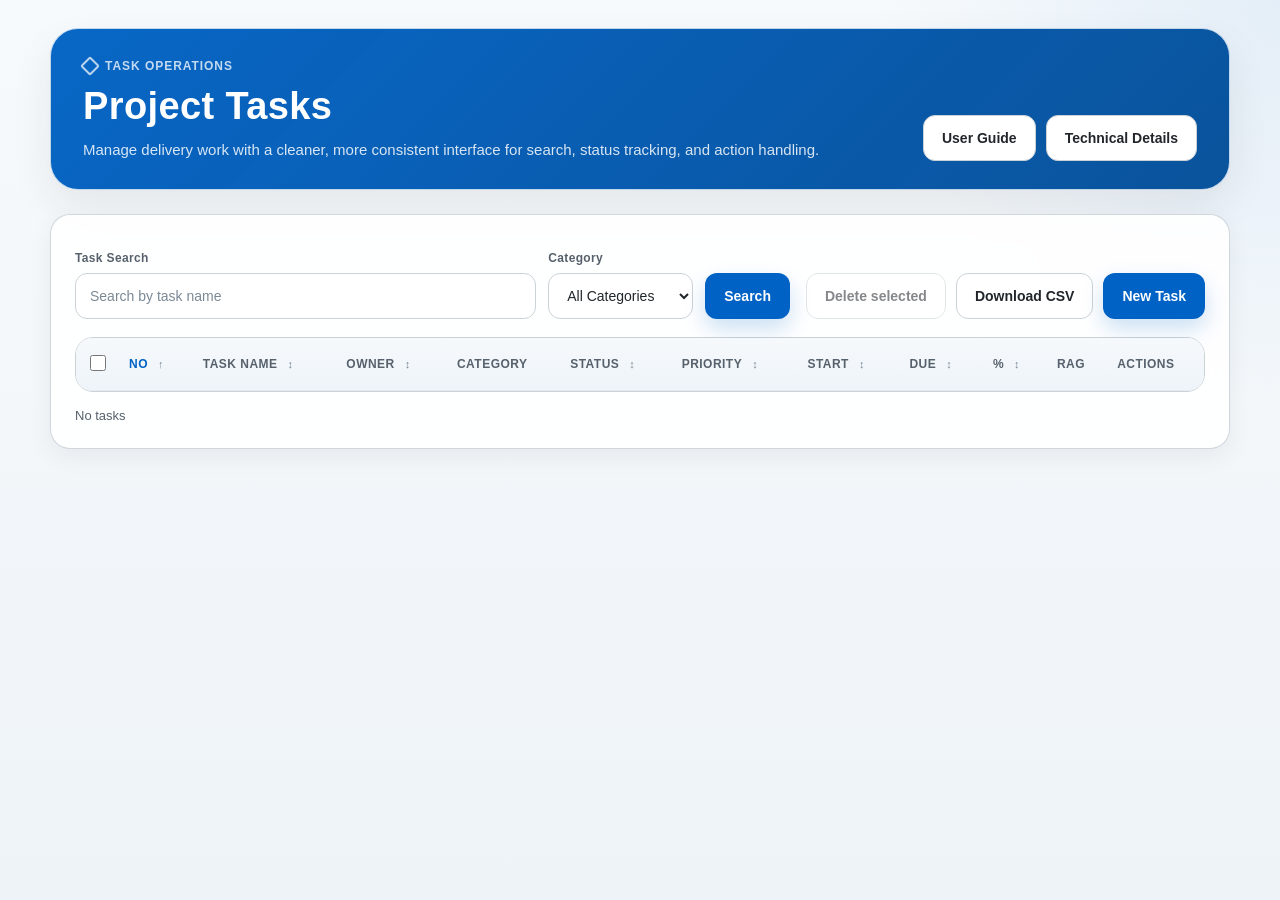
==== commit 046d0b81: "Improved usability (users guide, description), no deafult data for new session." ====
--- a/index.html
+++ b/index.html
@@ -21,8 +21,8 @@
           </p>
         </div>
         <div class="header-meta">
-          <div class="meta-chip">IndexedDB Storage</div>
-          <div class="meta-chip">List / Search / CRUD</div>
+          <button class="btn btn-secondary" id="userGuideButton" type="button">User Guide</button>
+          <button class="btn btn-secondary" id="techDetailsButton" type="button">Technical Details</button>
         </div>
       </header>
 
@@ -77,6 +77,8 @@
           </div>
         </div>
 
+        <div class="card-view" id="cardView"></div>
+
         <div class="summary-row">
           <div class="summary" id="summary"></div>
           <div class="pagination" id="pagination"></div>
@@ -85,6 +87,119 @@
     </div>
   </div>
 
+  <!-- User Guide Modal -->
+  <div class="modal" id="userGuideModal" hidden>
+    <div class="modal-overlay"></div>
+    <div class="modal-content">
+      <div class="modal-header">
+        <h2 class="modal-title">How to Use the Task List</h2>
+        <button class="modal-close" id="closeUserGuideModal" type="button" aria-label="Close"
+          title="Close">&times;</button>
+      </div>
+      <div class="modal-body">
+        <h3>Getting Started</h3>
+        <p>Open <code>index.html</code> in your browser to start using the task list. All data is stored locally in your
+          browser using IndexedDB.</p>
+
+        <h3>Viewing Tasks</h3>
+        <ul>
+          <li>The main page shows all tasks in a table format.</li>
+          <li>Use the search box to filter tasks by name.</li>
+          <li>Use the category dropdown to filter by category.</li>
+          <li>Click column headers to sort the list.</li>
+          <li>On screens 600px or narrower, the view switches to cards for better mobile usability.</li>
+          <li>Overdue tasks are highlighted in red; tasks due within 3 days are in yellow.</li>
+          <li>Click a task name to view details.</li>
+        </ul>
+
+        <h3>Creating and Editing Tasks</h3>
+        <ul>
+          <li>Click "New Task" to create a new task.</li>
+          <li>Fill in the required fields: Task Name and Assigned To.</li>
+          <li>Optional: Description, Start Date, Due Date, % Complete, Category.</li>
+          <li>Due Date must be on or after Start Date.</li>
+          <li>% Complete should be between 0-100.</li>
+          <li>Click "Confirm" to review, then "Save" to store.</li>
+          <li>To edit, click "Edit" from the actions column or detail view.</li>
+        </ul>
+
+        <h3>Other Features</h3>
+        <ul>
+          <li><strong>Pagination:</strong> 10 items per page with navigation.</li>
+          <li><strong>CSV Export:</strong> Download the current filtered list as CSV.</li>
+          <li><strong>Bulk Delete:</strong> Select rows with checkboxes and delete multiple tasks.</li>
+          <li><strong>Reset:</strong> Clear all filters to show all tasks.</li>
+        </ul>
+
+        <h3>Troubleshooting</h3>
+        <p>If you encounter issues, ensure JavaScript is enabled and you're using a modern browser (Chrome, Firefox,
+          Edge).</p>
+      </div>
+      <div class="modal-footer">
+        <button class="btn btn-secondary" id="closeUserGuideModalBtn" type="button">Close</button>
+      </div>
+    </div>
+  </div>
+
+  <!-- Technical Details Modal -->
+  <div class="modal" id="techDetailsModal" hidden>
+    <div class="modal-overlay"></div>
+    <div class="modal-content">
+      <div class="modal-header">
+        <h2 class="modal-title">Technical Details</h2>
+        <button class="modal-close" id="closeTechDetailsModal" type="button" aria-label="Close"
+          title="Close">&times;</button>
+      </div>
+      <div class="modal-body">
+        <h3>Architecture</h3>
+        <p>This application is a single-page, frontend-only task management system built with pure HTML, CSS, and
+          JavaScript.</p>
+
+        <h3>Data Storage</h3>
+        <ul>
+          <li><strong>Technology:</strong> IndexedDB</li>
+          <li><strong>Persistence:</strong> Data persists across browser sessions on the user's device</li>
+          <li><strong>Database:</strong> tasklist_db</li>
+          <li><strong>Stores:</strong> todos, categories, state</li>
+          <li><strong>No Server:</strong> All processing and storage happen locally in the browser</li>
+        </ul>
+
+        <h3>Features</h3>
+        <ul>
+          <li>List, search, filter, and sort tasks</li>
+          <li>Create, read, update, and delete (CRUD) operations</li>
+          <li>Fixed pagination (10 items per page)</li>
+          <li>CSV export of filtered results</li>
+          <li>Bulk operations (delete selected)</li>
+          <li>Responsive design with mobile card view (≤ 600px)</li>
+          <li>Form validation and confirmation workflow</li>
+        </ul>
+
+        <h3>Responsive Design</h3>
+        <ul>
+          <li><strong>Desktop:</strong> Table view with all columns and features</li>
+          <li><strong>Tablet (900px):</strong> Toolbar wraps; non-critical columns hidden</li>
+          <li><strong>Mobile (≤ 600px):</strong> Card view for better touch interaction; input controls shrink to
+            prevent horizontal overflow</li>
+        </ul>
+
+        <h3>Browser Support</h3>
+        <p>Modern browsers with JavaScript enabled and IndexedDB support (Chrome, Firefox, Safari, Edge)</p>
+
+        <h3>Files</h3>
+        <ul>
+          <li><strong>Frontend:</strong> assets/app.js, assets/styles.css</li>
+          <li><strong>Pages:</strong> index.html (list), create.html (form), confirm.html (review), complete.html
+            (success), view.html (detail)</li>
+          <li><strong>No Backend:</strong> This is a client-side application with no server dependencies</li>
+        </ul>
+      </div>
+      <div class="modal-footer">
+        <button class="btn btn-secondary" id="closeTechDetailsModalBtn" type="button">Close</button>
+      </div>
+    </div>
+  </div>
+
   <noscript>
     <div class="noscript">This app needs JavaScript enabled.</div>
   </noscript>
--- a/assets/styles.css
+++ b/assets/styles.css
@@ -108,7 +108,7 @@
 
 .subtitle {
   margin: 10px 0 0;
-  max-width: 720px;
+  max-width: 800px;
   color: rgba(255, 255, 255, 0.84);
   font-size: 15px;
 }
@@ -793,6 +793,106 @@
   }
 }
 
+.card-view {
+  display: none;
+}
+
+/* Card view for very narrow screens (mobile-first) */
+@media (max-width: 600px) {
+  .table-wrap {
+    display: none;
+  }
+
+  /* Allow form controls to shrink on small screens */
+  .input-text,
+  .input-date,
+  .input-mid,
+  .input-small {
+    min-width: 0;
+  }
+
+  .card-view {
+    display: block;
+    padding: 16px 0;
+  }
+
+  .card {
+    background: var(--color-surface);
+    border: 1px solid var(--color-border);
+    border-radius: var(--radius-card);
+    padding: 16px;
+    margin-bottom: 12px;
+    box-shadow: var(--shadow-card);
+  }
+
+  .card-header {
+    display: flex;
+    justify-content: space-between;
+    align-items: flex-start;
+    margin-bottom: 12px;
+  }
+
+  .card-title {
+    font-size: 16px;
+    font-weight: 700;
+    color: var(--color-text);
+    margin: 0;
+    flex: 1;
+  }
+
+  .card-rag {
+    width: 20px;
+    height: 20px;
+    border-radius: 50%;
+    flex-shrink: 0;
+  }
+
+  .card-meta {
+    display: grid;
+    grid-template-columns: 1fr 1fr;
+    gap: 8px 12px;
+    font-size: 14px;
+    margin-bottom: 12px;
+  }
+
+  .card-meta-item {
+    display: flex;
+    flex-direction: column;
+  }
+
+  .card-meta-label {
+    font-size: 12px;
+    font-weight: 700;
+    color: var(--color-text-muted);
+    text-transform: uppercase;
+    letter-spacing: 0.04em;
+  }
+
+  .card-meta-value {
+    color: var(--color-text);
+  }
+
+  .card-description {
+    font-size: 14px;
+    color: var(--color-text);
+    margin-bottom: 12px;
+    line-height: 1.4;
+  }
+
+  .card-actions {
+    display: flex;
+    gap: 8px;
+    justify-content: flex-end;
+  }
+
+  .card-actions .btn {
+    min-height: 36px;
+    padding: 0 10px;
+    font-size: 13px;
+  }
+}
+
+
 .w-mid {
   max-width: 240px;
 }
@@ -874,6 +974,131 @@
   padding: 10px 16px;
   border: 1px solid #f0c5c1;
   border-radius: 12px;
+}
+
+/* Modal Dialog Styles */
+.modal {
+  position: fixed;
+  top: 0;
+  left: 0;
+  width: 100%;
+  height: 100%;
+  display: flex;
+  align-items: center;
+  justify-content: center;
+  z-index: 1000;
+}
+
+.modal[hidden] {
+  display: none;
+}
+
+.modal-overlay {
+  position: absolute;
+  top: 0;
+  left: 0;
+  width: 100%;
+  height: 100%;
+  background: rgba(0, 0, 0, 0.5);
+  cursor: pointer;
+}
+
+.modal-content {
+  position: relative;
+  background: var(--color-surface);
+  border-radius: var(--radius-card);
+  box-shadow: 0 20px 60px rgba(0, 0, 0, 0.3);
+  max-width: 700px;
+  max-height: 85vh;
+  width: 90%;
+  display: flex;
+  flex-direction: column;
+  overflow: hidden;
+}
+
+.modal-header {
+  display: flex;
+  justify-content: space-between;
+  align-items: center;
+  padding: 24px 28px;
+  border-bottom: 1px solid var(--color-border);
+}
+
+.modal-title {
+  margin: 0;
+  font-size: 24px;
+  font-weight: 700;
+  color: var(--color-text);
+}
+
+.modal-close {
+  background: none;
+  border: none;
+  font-size: 32px;
+  cursor: pointer;
+  color: var(--color-text-muted);
+  padding: 0;
+  width: 40px;
+  height: 40px;
+  display: flex;
+  align-items: center;
+  justify-content: center;
+  border-radius: 8px;
+  transition: background-color 0.2s ease, color 0.2s ease;
+}
+
+.modal-close:hover {
+  background-color: var(--color-surface-muted);
+  color: var(--color-text);
+}
+
+.modal-close:focus-visible {
+  outline: 3px solid rgba(0, 98, 196, 0.28);
+  outline-offset: 3px;
+}
+
+.modal-body {
+  flex: 1;
+  overflow-y: auto;
+  padding: 24px 28px;
+  color: var(--color-text);
+}
+
+.modal-body h3 {
+  margin-top: 20px;
+  margin-bottom: 12px;
+  font-size: 16px;
+  font-weight: 700;
+  color: var(--color-primary);
+}
+
+.modal-body h3:first-child {
+  margin-top: 0;
+}
+
+.modal-body p {
+  margin: 0 0 12px 0;
+  line-height: 1.6;
+  color: var(--color-text);
+}
+
+.modal-body ul {
+  margin: 0 0 16px 0;
+  padding-left: 24px;
+}
+
+.modal-body li {
+  margin-bottom: 8px;
+  line-height: 1.6;
+}
+
+.modal-footer {
+  display: flex;
+  justify-content: flex-end;
+  gap: 10px;
+  padding: 16px 28px;
+  border-top: 1px solid var(--color-border);
+  background: var(--color-surface-muted);
 }
 
 @media (max-width: 960px) {
@@ -941,4 +1166,27 @@
   .button-row .btn {
     width: 100%;
   }
+
+  .modal-content {
+    max-width: 95%;
+    max-height: 90vh;
+  }
+
+  .modal-header,
+  .modal-body,
+  .modal-footer {
+    padding: 16px;
+  }
+
+  .modal-title {
+    font-size: 20px;
+  }
+
+  .modal-body h3 {
+    font-size: 14px;
+  }
+
+  .modal-body ul {
+    padding-left: 20px;
+  }
 }
